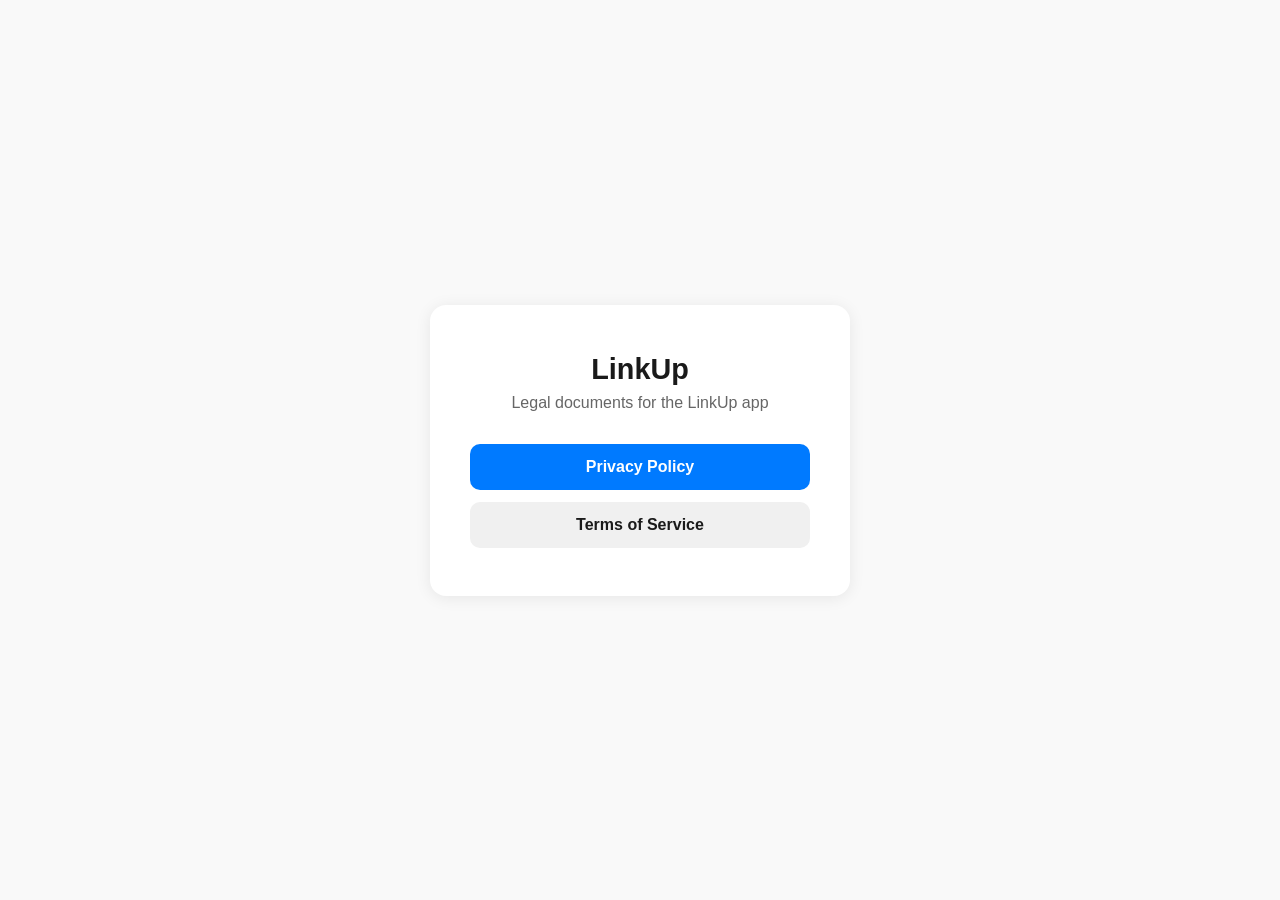
==== index.html @ a0922df4 "Add GitHub Pages HTML and fix policy placeholders - Replace [your hosting provider] with Render in P" ====
<!DOCTYPE html>
<html lang="en">
<head>
  <meta charset="UTF-8" />
  <meta name="viewport" content="width=device-width, initial-scale=1.0" />
  <title>LinkUp — Legal</title>
  <style>
    * { box-sizing: border-box; margin: 0; padding: 0; }
    body {
      font-family: -apple-system, BlinkMacSystemFont, "Segoe UI", Roboto, sans-serif;
      background: #f9f9f9;
      color: #1a1a1a;
      display: flex;
      align-items: center;
      justify-content: center;
      min-height: 100vh;
    }
    .card {
      background: #fff;
      border-radius: 16px;
      padding: 48px 40px;
      max-width: 420px;
      width: 90%;
      text-align: center;
      box-shadow: 0 2px 16px rgba(0,0,0,0.08);
    }
    h1 { font-size: 1.8rem; font-weight: 700; margin-bottom: 8px; }
    p { color: #666; margin-bottom: 32px; }
    .links { display: flex; flex-direction: column; gap: 12px; }
    a.btn {
      display: block;
      padding: 14px 20px;
      border-radius: 10px;
      background: #007aff;
      color: #fff;
      font-weight: 600;
      font-size: 1rem;
      text-decoration: none;
      transition: background 0.15s;
    }
    a.btn:hover { background: #005ecb; }
    a.btn.secondary { background: #f0f0f0; color: #1a1a1a; }
    a.btn.secondary:hover { background: #e0e0e0; }
  </style>
</head>
<body>
  <div class="card">
    <h1>LinkUp</h1>
    <p>Legal documents for the LinkUp app</p>
    <div class="links">
      <a class="btn" href="privacy.html">Privacy Policy</a>
      <a class="btn secondary" href="tos.html">Terms of Service</a>
    </div>
  </div>
</body>
</html>
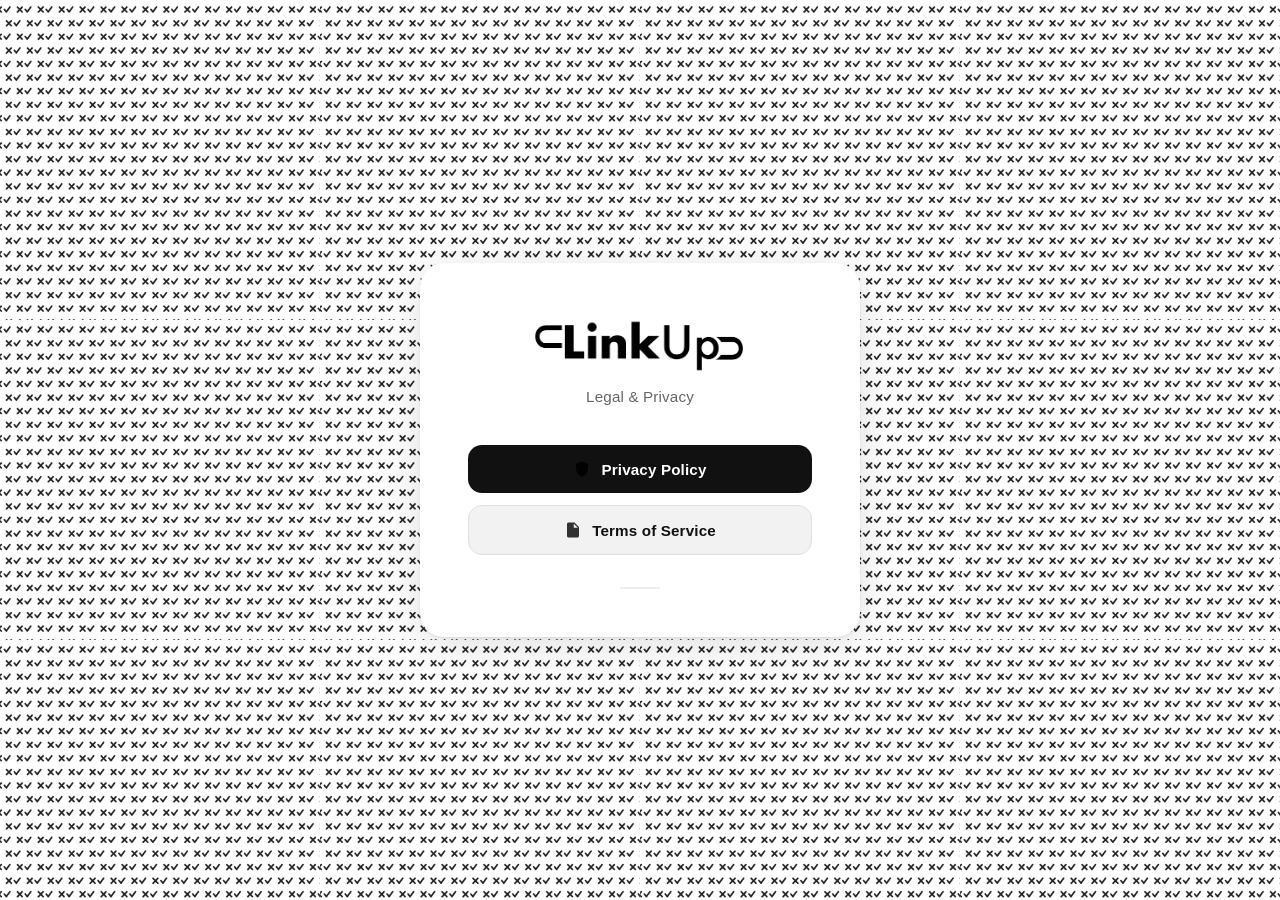
==== commit 74ad3b35: "Redesign site with brand assets and shared stylesheet" ====
--- a/index.html
+++ b/index.html
@@ -3,54 +3,114 @@
 <head>
   <meta charset="UTF-8" />
   <meta name="viewport" content="width=device-width, initial-scale=1.0" />
-  <title>LinkUp — Legal</title>
+  <title>LinkUp</title>
+  <link rel="icon" type="image/png" href="icon.png" />
   <style>
-    * { box-sizing: border-box; margin: 0; padding: 0; }
+    *, *::before, *::after { box-sizing: border-box; margin: 0; padding: 0; }
+
     body {
+      min-height: 100vh;
+      display: flex;
+      flex-direction: column;
+      align-items: center;
+      justify-content: center;
+      background-color: #fff;
+      background-image: url('bg.png');
+      background-size: 320px;
+      background-repeat: repeat;
       font-family: -apple-system, BlinkMacSystemFont, "Segoe UI", Roboto, sans-serif;
-      background: #f9f9f9;
-      color: #1a1a1a;
+    }
+
+    .card {
+      background: #fff;
+      border-radius: 24px;
+      padding: 56px 48px 48px;
+      max-width: 440px;
+      width: calc(100% - 48px);
+      text-align: center;
+      box-shadow: 0 8px 48px rgba(0,0,0,0.13), 0 1px 3px rgba(0,0,0,0.08);
+    }
+
+    .logo {
+      width: 220px;
+      height: auto;
+      margin-bottom: 12px;
+    }
+
+    .tagline {
+      color: #666;
+      font-size: 0.95rem;
+      margin-bottom: 40px;
+      letter-spacing: 0.01em;
+    }
+
+    .links {
+      display: flex;
+      flex-direction: column;
+      gap: 12px;
+    }
+
+    a.btn {
       display: flex;
       align-items: center;
       justify-content: center;
-      min-height: 100vh;
+      gap: 10px;
+      padding: 15px 24px;
+      border-radius: 14px;
+      font-weight: 600;
+      font-size: 0.95rem;
+      text-decoration: none;
+      transition: transform 0.12s, box-shadow 0.12s;
+      letter-spacing: 0.01em;
     }
-    .card {
-      background: #fff;
-      border-radius: 16px;
-      padding: 48px 40px;
-      max-width: 420px;
-      width: 90%;
-      text-align: center;
-      box-shadow: 0 2px 16px rgba(0,0,0,0.08);
+    a.btn:hover {
+      transform: translateY(-2px);
+      box-shadow: 0 6px 20px rgba(0,0,0,0.12);
     }
-    h1 { font-size: 1.8rem; font-weight: 700; margin-bottom: 8px; }
-    p { color: #666; margin-bottom: 32px; }
-    .links { display: flex; flex-direction: column; gap: 12px; }
-    a.btn {
-      display: block;
-      padding: 14px 20px;
-      border-radius: 10px;
-      background: #007aff;
+    a.btn:active { transform: translateY(0); }
+
+    a.btn.primary {
+      background: #111;
       color: #fff;
-      font-weight: 600;
-      font-size: 1rem;
-      text-decoration: none;
-      transition: background 0.15s;
     }
-    a.btn:hover { background: #005ecb; }
-    a.btn.secondary { background: #f0f0f0; color: #1a1a1a; }
-    a.btn.secondary:hover { background: #e0e0e0; }
+    a.btn.secondary {
+      background: #f2f2f2;
+      color: #111;
+      border: 1.5px solid #e0e0e0;
+    }
+
+    .btn-icon {
+      width: 18px;
+      height: 18px;
+      opacity: 0.85;
+      flex-shrink: 0;
+    }
+    .btn.primary .btn-icon { filter: invert(1); }
+
+    .divider {
+      width: 40px;
+      height: 2px;
+      background: #eee;
+      border-radius: 2px;
+      margin: 32px auto 0;
+    }
   </style>
 </head>
 <body>
   <div class="card">
-    <h1>LinkUp</h1>
-    <p>Legal documents for the LinkUp app</p>
+    <img class="logo" src="logo.png" alt="LinkUp" />
+    <p class="tagline">Legal &amp; Privacy</p>
     <div class="links">
-      <a class="btn" href="privacy.html">Privacy Policy</a>
-      <a class="btn secondary" href="tos.html">Terms of Service</a>
+      <a class="btn primary" href="privacy.html">
+        <svg class="btn-icon" viewBox="0 0 24 24" fill="currentColor"><path d="M12 2L4 5v6c0 5.25 3.41 10.16 8 11.36C16.59 21.16 20 16.25 20 11V5l-8-3z"/></svg>
+        Privacy Policy
+      </a>
+      <a class="btn secondary" href="tos.html">
+        <svg class="btn-icon" viewBox="0 0 24 24" fill="currentColor"><path d="M14 2H6c-1.1 0-2 .9-2 2v16c0 1.1.9 2 2 2h12c1.1 0 2-.9 2-2V8l-6-6zm-1 7V3.5L18.5 9H13z"/></svg>
+        Terms of Service
+      </a>
     </div>
+    <div class="divider"></div>
   </div>
 </body>
 </html>
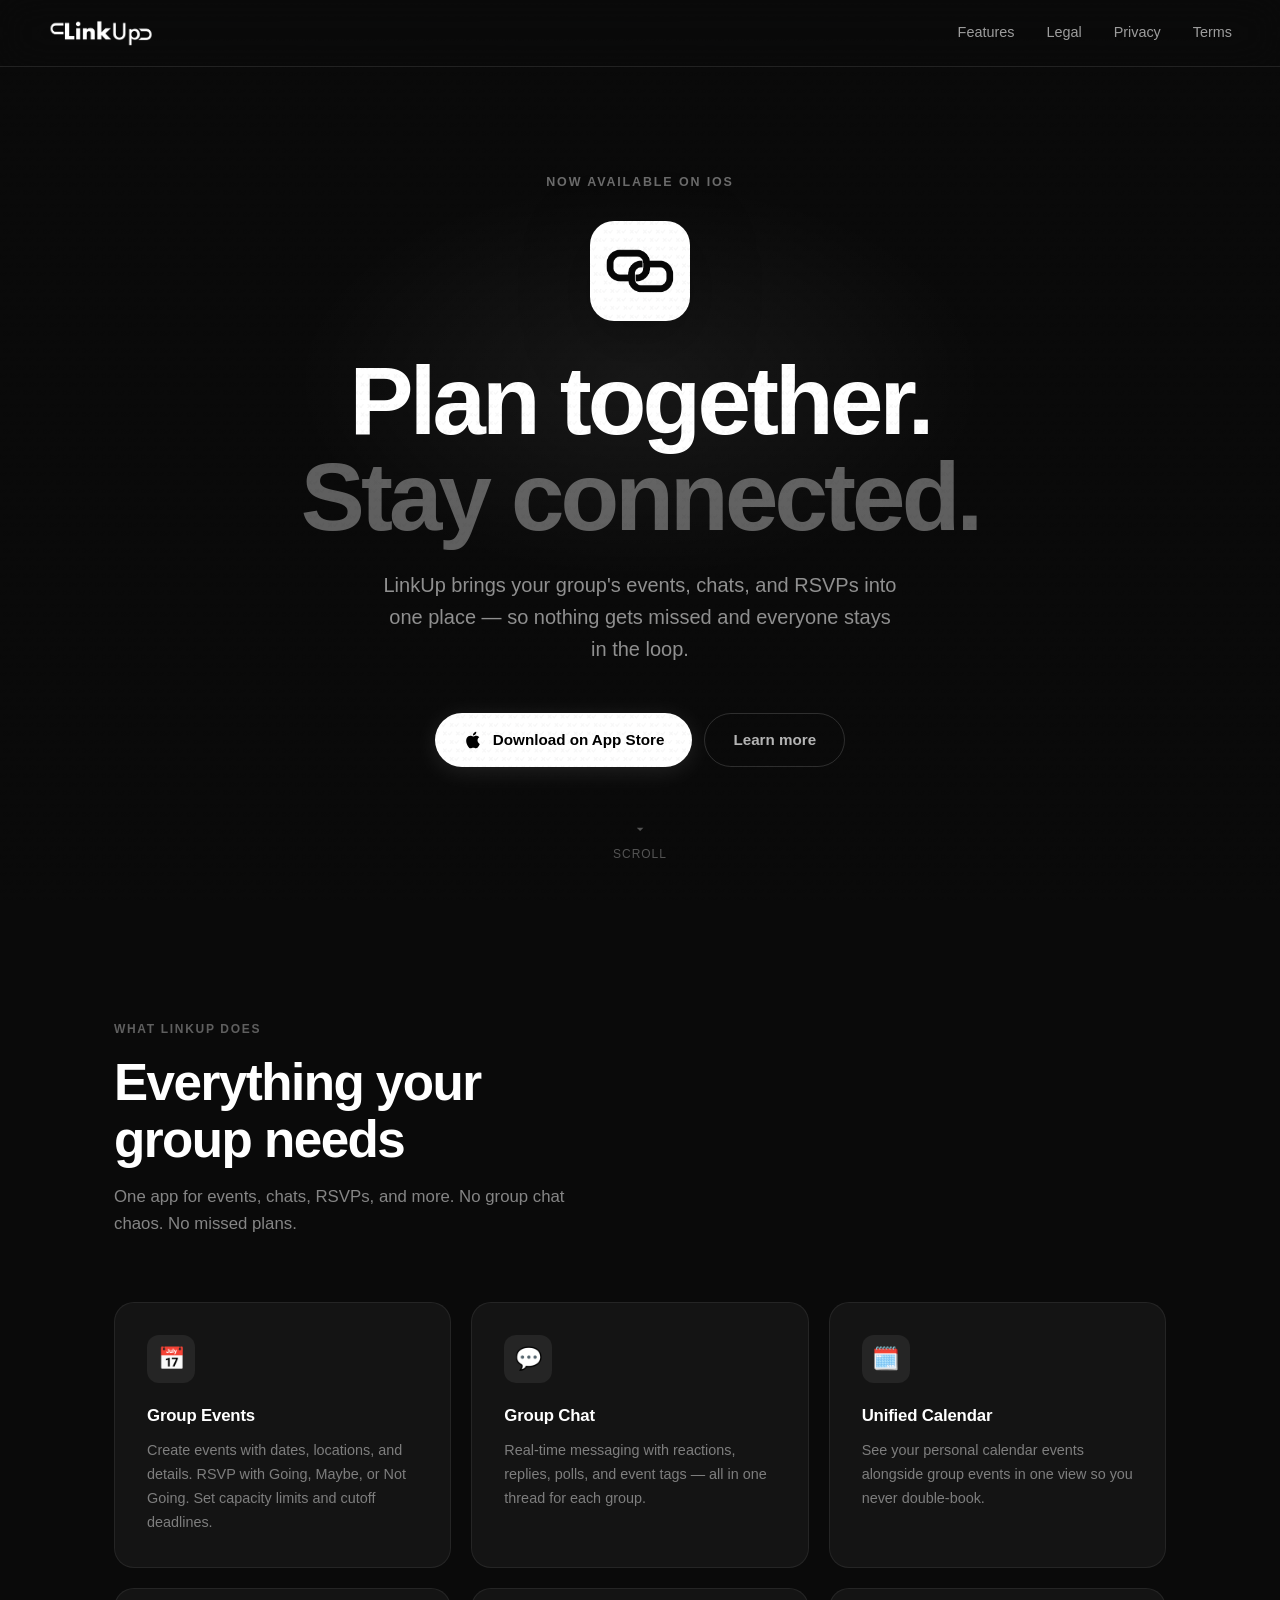
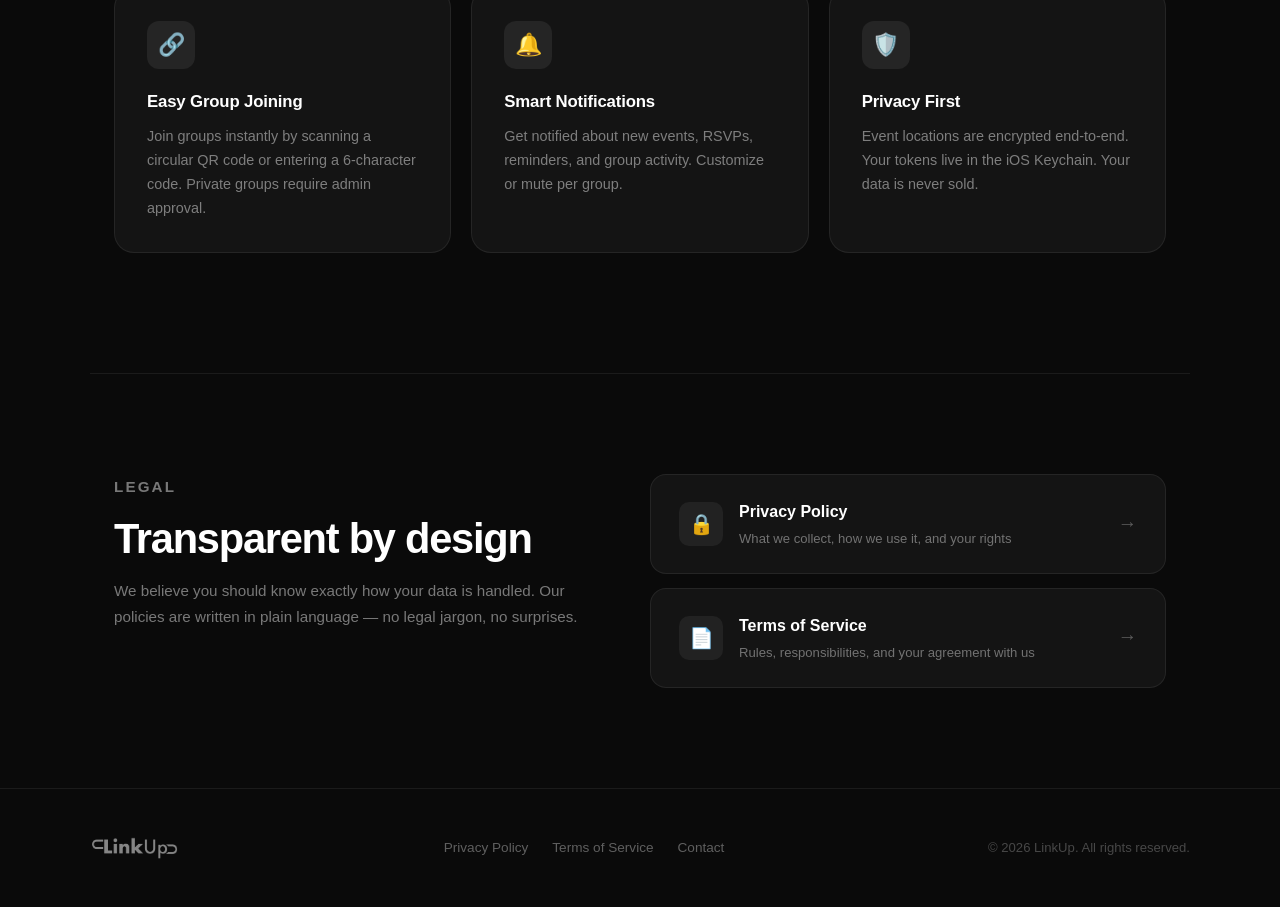
==== commit 98108b66: "Full landing page redesign with dark theme and brand assets" ====
--- a/index.html
+++ b/index.html
@@ -3,114 +3,468 @@
 <head>
   <meta charset="UTF-8" />
   <meta name="viewport" content="width=device-width, initial-scale=1.0" />
-  <title>LinkUp</title>
+  <title>LinkUp — Plan Together</title>
   <link rel="icon" type="image/png" href="icon.png" />
   <style>
     *, *::before, *::after { box-sizing: border-box; margin: 0; padding: 0; }
 
+    :root {
+      --black: #0a0a0a;
+      --white: #ffffff;
+      --gray: #888;
+      --light: #f5f5f5;
+      --border: rgba(255,255,255,0.1);
+    }
+
+    html { scroll-behavior: smooth; }
+
     body {
+      font-family: -apple-system, BlinkMacSystemFont, "Segoe UI", Roboto, sans-serif;
+      background: var(--black);
+      color: var(--white);
+      line-height: 1.6;
+      overflow-x: hidden;
+    }
+
+    /* ── NAV ── */
+    nav {
+      position: fixed;
+      top: 0; left: 0; right: 0;
+      z-index: 100;
+      display: flex;
+      align-items: center;
+      justify-content: space-between;
+      padding: 20px 48px;
+      background: rgba(10,10,10,0.7);
+      backdrop-filter: blur(20px);
+      -webkit-backdrop-filter: blur(20px);
+      border-bottom: 1px solid var(--border);
+    }
+    .nav-logo { height: 26px; width: auto; filter: invert(1); }
+    .nav-links { display: flex; gap: 32px; }
+    .nav-links a {
+      color: rgba(255,255,255,0.6);
+      text-decoration: none;
+      font-size: 0.9rem;
+      font-weight: 500;
+      transition: color 0.2s;
+    }
+    .nav-links a:hover { color: #fff; }
+
+    /* ── HERO ── */
+    .hero {
       min-height: 100vh;
       display: flex;
       flex-direction: column;
       align-items: center;
       justify-content: center;
-      background-color: #fff;
+      text-align: center;
+      padding: 140px 24px 100px;
+      position: relative;
+      overflow: hidden;
+    }
+
+    /* subtle pattern overlay in hero */
+    .hero::before {
+      content: '';
+      position: absolute;
+      inset: 0;
       background-image: url('bg.png');
-      background-size: 320px;
+      background-size: 200px;
       background-repeat: repeat;
-      font-family: -apple-system, BlinkMacSystemFont, "Segoe UI", Roboto, sans-serif;
-    }
-
-    .card {
+      opacity: 0.04;
+      pointer-events: none;
+    }
+
+    /* glow */
+    .hero::after {
+      content: '';
+      position: absolute;
+      top: 20%;
+      left: 50%;
+      transform: translateX(-50%);
+      width: 700px;
+      height: 400px;
+      background: radial-gradient(ellipse, rgba(255,255,255,0.06) 0%, transparent 70%);
+      pointer-events: none;
+    }
+
+    .hero-eyebrow {
+      font-size: 0.78rem;
+      font-weight: 600;
+      letter-spacing: 0.15em;
+      text-transform: uppercase;
+      color: rgba(255,255,255,0.4);
+      margin-bottom: 28px;
+    }
+
+    .hero-icon {
+      width: 100px;
+      height: 100px;
+      border-radius: 24px;
+      object-fit: contain;
       background: #fff;
-      border-radius: 24px;
-      padding: 56px 48px 48px;
-      max-width: 440px;
-      width: calc(100% - 48px);
-      text-align: center;
-      box-shadow: 0 8px 48px rgba(0,0,0,0.13), 0 1px 3px rgba(0,0,0,0.08);
-    }
-
-    .logo {
-      width: 220px;
-      height: auto;
-      margin-bottom: 12px;
-    }
-
-    .tagline {
-      color: #666;
+      padding: 14px;
+      margin-bottom: 32px;
+      box-shadow: 0 20px 60px rgba(0,0,0,0.5);
+    }
+
+    .hero h1 {
+      font-size: clamp(3rem, 8vw, 6rem);
+      font-weight: 800;
+      letter-spacing: -0.04em;
+      line-height: 1;
+      margin-bottom: 24px;
+    }
+    .hero h1 span { color: rgba(255,255,255,0.35); }
+
+    .hero-sub {
+      font-size: clamp(1rem, 2.5vw, 1.25rem);
+      color: rgba(255,255,255,0.55);
+      max-width: 520px;
+      margin-bottom: 48px;
+      line-height: 1.6;
+    }
+
+    .hero-ctas {
+      display: flex;
+      gap: 12px;
+      flex-wrap: wrap;
+      justify-content: center;
+    }
+
+    .btn-app {
+      display: inline-flex;
+      align-items: center;
+      gap: 10px;
+      background: #fff;
+      color: #000;
+      padding: 14px 28px;
+      border-radius: 50px;
+      font-weight: 700;
       font-size: 0.95rem;
-      margin-bottom: 40px;
-      letter-spacing: 0.01em;
-    }
-
-    .links {
-      display: flex;
-      flex-direction: column;
-      gap: 12px;
-    }
-
-    a.btn {
-      display: flex;
-      align-items: center;
-      justify-content: center;
+      text-decoration: none;
+      transition: transform 0.15s, box-shadow 0.15s;
+      box-shadow: 0 4px 24px rgba(255,255,255,0.1);
+    }
+    .btn-app:hover { transform: translateY(-2px); box-shadow: 0 8px 32px rgba(255,255,255,0.15); }
+    .btn-app svg { width: 20px; height: 20px; }
+
+    .btn-ghost {
+      display: inline-flex;
+      align-items: center;
       gap: 10px;
-      padding: 15px 24px;
-      border-radius: 14px;
+      background: transparent;
+      color: rgba(255,255,255,0.7);
+      padding: 14px 28px;
+      border-radius: 50px;
       font-weight: 600;
       font-size: 0.95rem;
       text-decoration: none;
-      transition: transform 0.12s, box-shadow 0.12s;
-      letter-spacing: 0.01em;
-    }
-    a.btn:hover {
-      transform: translateY(-2px);
-      box-shadow: 0 6px 20px rgba(0,0,0,0.12);
-    }
-    a.btn:active { transform: translateY(0); }
-
-    a.btn.primary {
-      background: #111;
+      border: 1px solid rgba(255,255,255,0.15);
+      transition: border-color 0.2s, color 0.2s;
+    }
+    .btn-ghost:hover { border-color: rgba(255,255,255,0.4); color: #fff; }
+
+    .hero-scroll {
+      position: absolute;
+      bottom: 36px;
+      left: 50%;
+      transform: translateX(-50%);
+      display: flex;
+      flex-direction: column;
+      align-items: center;
+      gap: 8px;
+      color: rgba(255,255,255,0.3);
+      font-size: 0.75rem;
+      letter-spacing: 0.08em;
+      text-transform: uppercase;
+      animation: bounce 2s infinite;
+    }
+    @keyframes bounce {
+      0%, 100% { transform: translateX(-50%) translateY(0); }
+      50% { transform: translateX(-50%) translateY(6px); }
+    }
+
+    /* ── FEATURES ── */
+    .section {
+      padding: 120px 24px;
+      max-width: 1100px;
+      margin: 0 auto;
+    }
+
+    .section-label {
+      font-size: 0.75rem;
+      font-weight: 700;
+      letter-spacing: 0.14em;
+      text-transform: uppercase;
+      color: rgba(255,255,255,0.35);
+      margin-bottom: 16px;
+    }
+    .section-title {
+      font-size: clamp(2rem, 5vw, 3.2rem);
+      font-weight: 800;
+      letter-spacing: -0.03em;
+      line-height: 1.1;
+      margin-bottom: 16px;
+    }
+    .section-sub {
+      font-size: 1.05rem;
+      color: rgba(255,255,255,0.5);
+      max-width: 480px;
+      margin-bottom: 64px;
+    }
+
+    .features-grid {
+      display: grid;
+      grid-template-columns: repeat(auto-fit, minmax(280px, 1fr));
+      gap: 20px;
+    }
+
+    .feature-card {
+      background: #141414;
+      border: 1px solid rgba(255,255,255,0.07);
+      border-radius: 20px;
+      padding: 32px;
+      transition: border-color 0.2s, transform 0.2s;
+    }
+    .feature-card:hover {
+      border-color: rgba(255,255,255,0.15);
+      transform: translateY(-3px);
+    }
+
+    .feature-icon {
+      width: 48px;
+      height: 48px;
+      border-radius: 12px;
+      background: rgba(255,255,255,0.07);
+      display: flex;
+      align-items: center;
+      justify-content: center;
+      margin-bottom: 20px;
+      font-size: 22px;
+    }
+
+    .feature-card h3 {
+      font-size: 1.05rem;
+      font-weight: 700;
+      margin-bottom: 10px;
+      letter-spacing: -0.01em;
+    }
+    .feature-card p {
+      font-size: 0.9rem;
+      color: rgba(255,255,255,0.45);
+      line-height: 1.65;
+    }
+
+    /* ── DIVIDER ── */
+    .divider-line {
+      border: none;
+      border-top: 1px solid rgba(255,255,255,0.07);
+      max-width: 1100px;
+      margin: 0 auto;
+    }
+
+    /* ── PRIVACY SECTION ── */
+    .legal-section {
+      padding: 100px 24px;
+      max-width: 1100px;
+      margin: 0 auto;
+      display: grid;
+      grid-template-columns: 1fr 1fr;
+      gap: 20px;
+      align-items: start;
+    }
+
+    .legal-intro { padding-right: 48px; }
+    .legal-intro .section-label { margin-bottom: 16px; }
+    .legal-intro .section-title { font-size: clamp(1.8rem, 4vw, 2.6rem); margin-bottom: 16px; }
+    .legal-intro p { color: rgba(255,255,255,0.45); font-size: 0.95rem; line-height: 1.7; }
+
+    .legal-cards { display: flex; flex-direction: column; gap: 14px; }
+
+    .legal-card {
+      display: flex;
+      align-items: center;
+      justify-content: space-between;
+      background: #141414;
+      border: 1px solid rgba(255,255,255,0.07);
+      border-radius: 16px;
+      padding: 24px 28px;
+      text-decoration: none;
       color: #fff;
-    }
-    a.btn.secondary {
-      background: #f2f2f2;
-      color: #111;
-      border: 1.5px solid #e0e0e0;
-    }
-
-    .btn-icon {
-      width: 18px;
-      height: 18px;
-      opacity: 0.85;
-      flex-shrink: 0;
-    }
-    .btn.primary .btn-icon { filter: invert(1); }
-
-    .divider {
-      width: 40px;
-      height: 2px;
-      background: #eee;
-      border-radius: 2px;
-      margin: 32px auto 0;
+      transition: background 0.2s, border-color 0.2s, transform 0.15s;
+    }
+    .legal-card:hover {
+      background: #1c1c1c;
+      border-color: rgba(255,255,255,0.15);
+      transform: translateX(4px);
+    }
+
+    .legal-card-left { display: flex; align-items: center; gap: 16px; }
+    .legal-card-icon {
+      width: 44px; height: 44px;
+      border-radius: 10px;
+      background: rgba(255,255,255,0.06);
+      display: flex; align-items: center; justify-content: center;
+      font-size: 20px; flex-shrink: 0;
+    }
+    .legal-card-text h3 { font-size: 1rem; font-weight: 700; margin-bottom: 3px; }
+    .legal-card-text p { font-size: 0.82rem; color: rgba(255,255,255,0.4); }
+    .legal-card-arrow { color: rgba(255,255,255,0.3); font-size: 1.2rem; }
+
+    /* ── FOOTER ── */
+    footer {
+      border-top: 1px solid rgba(255,255,255,0.07);
+      padding: 48px 24px;
+    }
+    .footer-inner {
+      max-width: 1100px;
+      margin: 0 auto;
+      display: flex;
+      align-items: center;
+      justify-content: space-between;
+      flex-wrap: wrap;
+      gap: 20px;
+    }
+    footer img { height: 22px; filter: invert(1); opacity: 0.5; }
+    .footer-links { display: flex; gap: 24px; flex-wrap: wrap; }
+    .footer-links a {
+      color: rgba(255,255,255,0.35);
+      text-decoration: none;
+      font-size: 0.85rem;
+      transition: color 0.2s;
+    }
+    .footer-links a:hover { color: rgba(255,255,255,0.7); }
+    .footer-copy { color: rgba(255,255,255,0.25); font-size: 0.82rem; }
+
+    /* ── RESPONSIVE ── */
+    @media (max-width: 768px) {
+      nav { padding: 16px 24px; }
+      .nav-links { display: none; }
+      .legal-section { grid-template-columns: 1fr; }
+      .legal-intro { padding-right: 0; margin-bottom: 32px; }
+      .footer-inner { flex-direction: column; align-items: flex-start; }
     }
   </style>
 </head>
 <body>
-  <div class="card">
-    <img class="logo" src="logo.png" alt="LinkUp" />
-    <p class="tagline">Legal &amp; Privacy</p>
-    <div class="links">
-      <a class="btn primary" href="privacy.html">
-        <svg class="btn-icon" viewBox="0 0 24 24" fill="currentColor"><path d="M12 2L4 5v6c0 5.25 3.41 10.16 8 11.36C16.59 21.16 20 16.25 20 11V5l-8-3z"/></svg>
-        Privacy Policy
-      </a>
-      <a class="btn secondary" href="tos.html">
-        <svg class="btn-icon" viewBox="0 0 24 24" fill="currentColor"><path d="M14 2H6c-1.1 0-2 .9-2 2v16c0 1.1.9 2 2 2h12c1.1 0 2-.9 2-2V8l-6-6zm-1 7V3.5L18.5 9H13z"/></svg>
-        Terms of Service
-      </a>
-    </div>
-    <div class="divider"></div>
-  </div>
+
+<!-- NAV -->
+<nav>
+  <img class="nav-logo" src="logo.png" alt="LinkUp" />
+  <div class="nav-links">
+    <a href="#features">Features</a>
+    <a href="#legal">Legal</a>
+    <a href="privacy.html">Privacy</a>
+    <a href="tos.html">Terms</a>
+  </div>
+</nav>
+
+<!-- HERO -->
+<section class="hero">
+  <p class="hero-eyebrow">Now available on iOS</p>
+  <img class="hero-icon" src="icon.png" alt="LinkUp icon" />
+  <h1>Plan together.<br><span>Stay connected.</span></h1>
+  <p class="hero-sub">LinkUp brings your group's events, chats, and RSVPs into one place — so nothing gets missed and everyone stays in the loop.</p>
+  <div class="hero-ctas">
+    <a class="btn-app" href="#">
+      <svg viewBox="0 0 24 24" fill="currentColor"><path d="M18.71 19.5c-.83 1.24-1.71 2.45-3.05 2.47-1.34.03-1.77-.79-3.29-.79-1.53 0-2 .77-3.27.82-1.31.05-2.3-1.32-3.14-2.53C4.25 17 2.94 12.45 4.7 9.39c.87-1.52 2.43-2.48 4.12-2.51 1.28-.02 2.5.87 3.29.87.78 0 2.26-1.07 3.8-.91.65.03 2.47.26 3.64 1.98-.09.06-2.17 1.28-2.15 3.81.03 3.02 2.65 4.03 2.68 4.04-.03.07-.42 1.44-1.38 2.83M13 3.5c.73-.83 1.94-1.46 2.94-1.5.13 1.17-.34 2.35-1.04 3.19-.69.85-1.83 1.51-2.95 1.42-.15-1.15.41-2.35 1.05-3.11z"/></svg>
+      Download on App Store
+    </a>
+    <a class="btn-ghost" href="#features">Learn more</a>
+  </div>
+  <div class="hero-scroll">
+    <svg width="16" height="16" viewBox="0 0 24 24" fill="currentColor"><path d="M7 10l5 5 5-5z"/></svg>
+    Scroll
+  </div>
+</section>
+
+<!-- FEATURES -->
+<section class="section" id="features">
+  <p class="section-label">What LinkUp does</p>
+  <h2 class="section-title">Everything your<br>group needs</h2>
+  <p class="section-sub">One app for events, chats, RSVPs, and more. No group chat chaos. No missed plans.</p>
+
+  <div class="features-grid">
+    <div class="feature-card">
+      <div class="feature-icon">📅</div>
+      <h3>Group Events</h3>
+      <p>Create events with dates, locations, and details. RSVP with Going, Maybe, or Not Going. Set capacity limits and cutoff deadlines.</p>
+    </div>
+    <div class="feature-card">
+      <div class="feature-icon">💬</div>
+      <h3>Group Chat</h3>
+      <p>Real-time messaging with reactions, replies, polls, and event tags — all in one thread for each group.</p>
+    </div>
+    <div class="feature-card">
+      <div class="feature-icon">🗓️</div>
+      <h3>Unified Calendar</h3>
+      <p>See your personal calendar events alongside group events in one view so you never double-book.</p>
+    </div>
+    <div class="feature-card">
+      <div class="feature-icon">🔗</div>
+      <h3>Easy Group Joining</h3>
+      <p>Join groups instantly by scanning a circular QR code or entering a 6-character code. Private groups require admin approval.</p>
+    </div>
+    <div class="feature-card">
+      <div class="feature-icon">🔔</div>
+      <h3>Smart Notifications</h3>
+      <p>Get notified about new events, RSVPs, reminders, and group activity. Customize or mute per group.</p>
+    </div>
+    <div class="feature-card">
+      <div class="feature-icon">🛡️</div>
+      <h3>Privacy First</h3>
+      <p>Event locations are encrypted end-to-end. Your tokens live in the iOS Keychain. Your data is never sold.</p>
+    </div>
+  </div>
+</section>
+
+<hr class="divider-line" />
+
+<!-- LEGAL -->
+<div class="legal-section" id="legal">
+  <div class="legal-intro">
+    <p class="section-label">Legal</p>
+    <h2 class="section-title">Transparent by design</h2>
+    <p>We believe you should know exactly how your data is handled. Our policies are written in plain language — no legal jargon, no surprises.</p>
+  </div>
+  <div class="legal-cards">
+    <a class="legal-card" href="privacy.html">
+      <div class="legal-card-left">
+        <div class="legal-card-icon">🔒</div>
+        <div class="legal-card-text">
+          <h3>Privacy Policy</h3>
+          <p>What we collect, how we use it, and your rights</p>
+        </div>
+      </div>
+      <span class="legal-card-arrow">→</span>
+    </a>
+    <a class="legal-card" href="tos.html">
+      <div class="legal-card-left">
+        <div class="legal-card-icon">📄</div>
+        <div class="legal-card-text">
+          <h3>Terms of Service</h3>
+          <p>Rules, responsibilities, and your agreement with us</p>
+        </div>
+      </div>
+      <span class="legal-card-arrow">→</span>
+    </a>
+  </div>
+</div>
+
+<!-- FOOTER -->
+<footer>
+  <div class="footer-inner">
+    <img src="logo.png" alt="LinkUp" />
+    <div class="footer-links">
+      <a href="privacy.html">Privacy Policy</a>
+      <a href="tos.html">Terms of Service</a>
+      <a href="mailto:support@linkupapp.com">Contact</a>
+    </div>
+    <p class="footer-copy">© 2026 LinkUp. All rights reserved.</p>
+  </div>
+</footer>
+
 </body>
 </html>
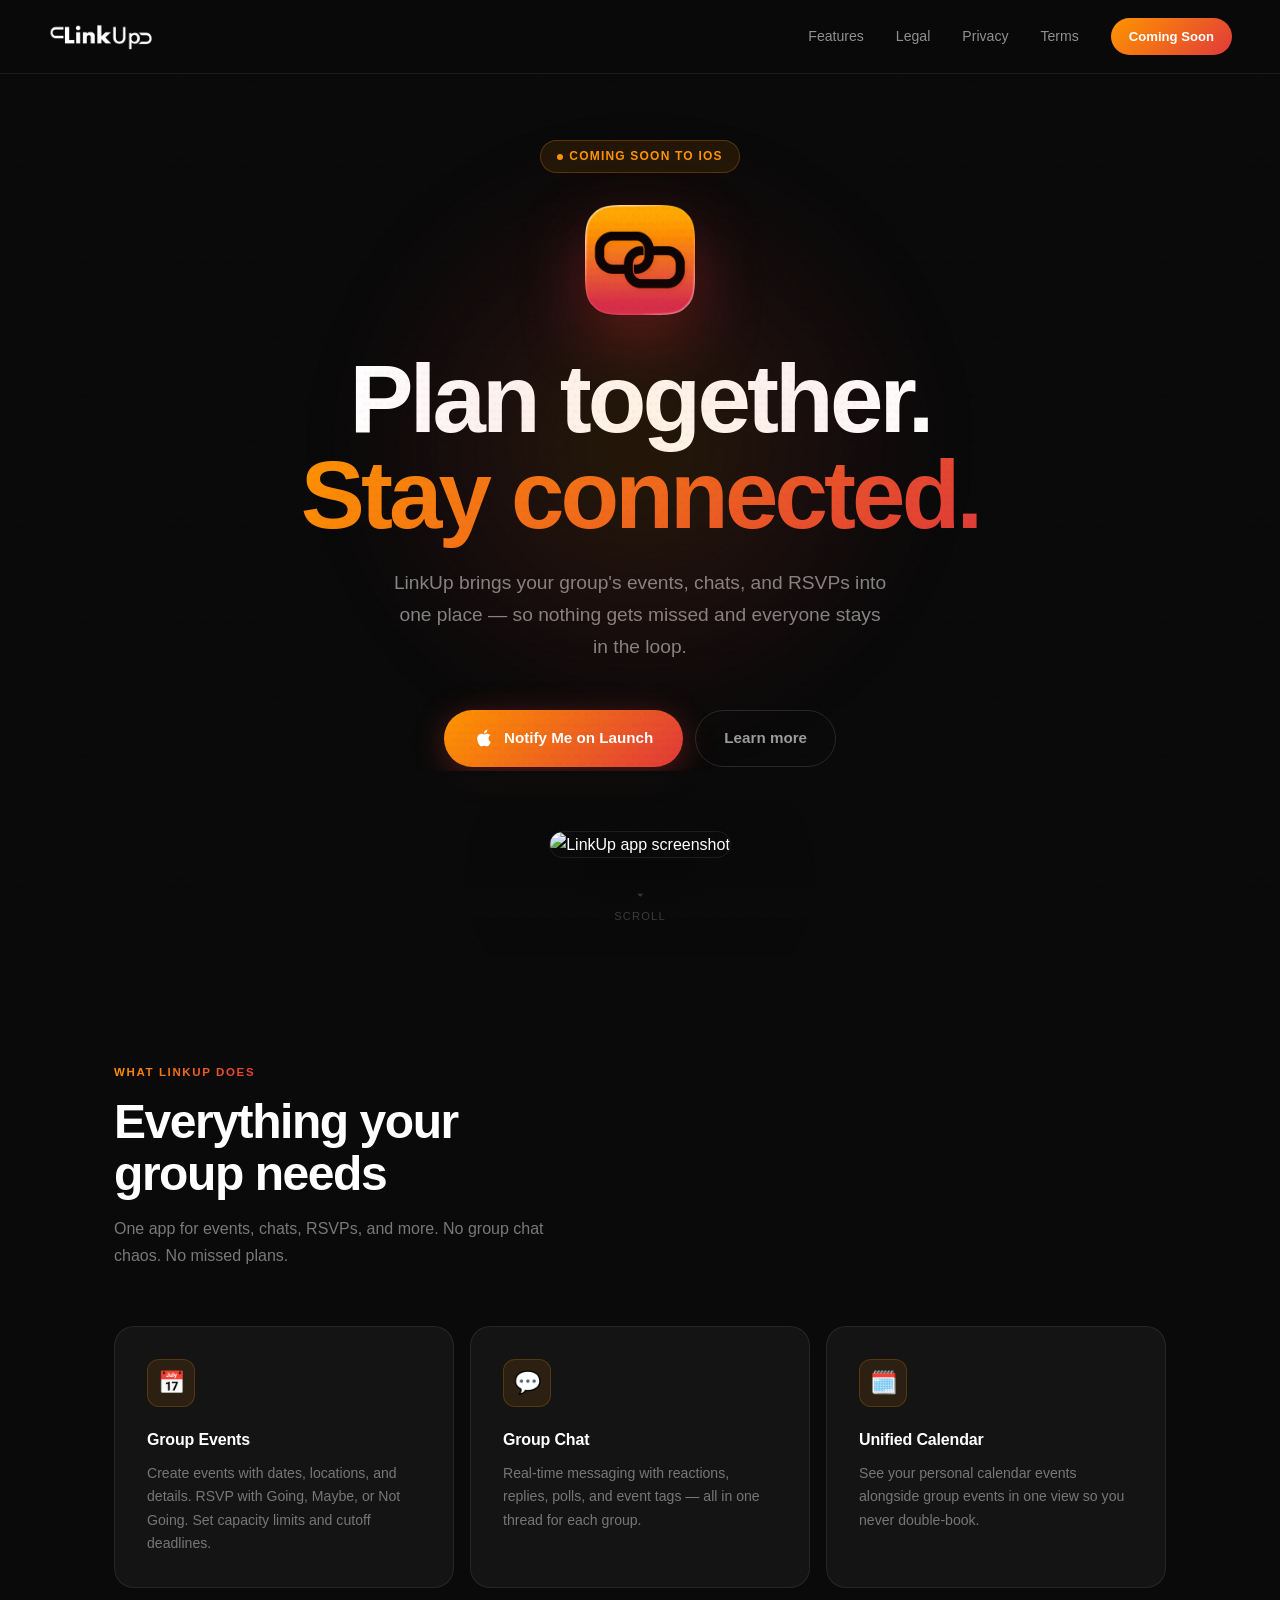
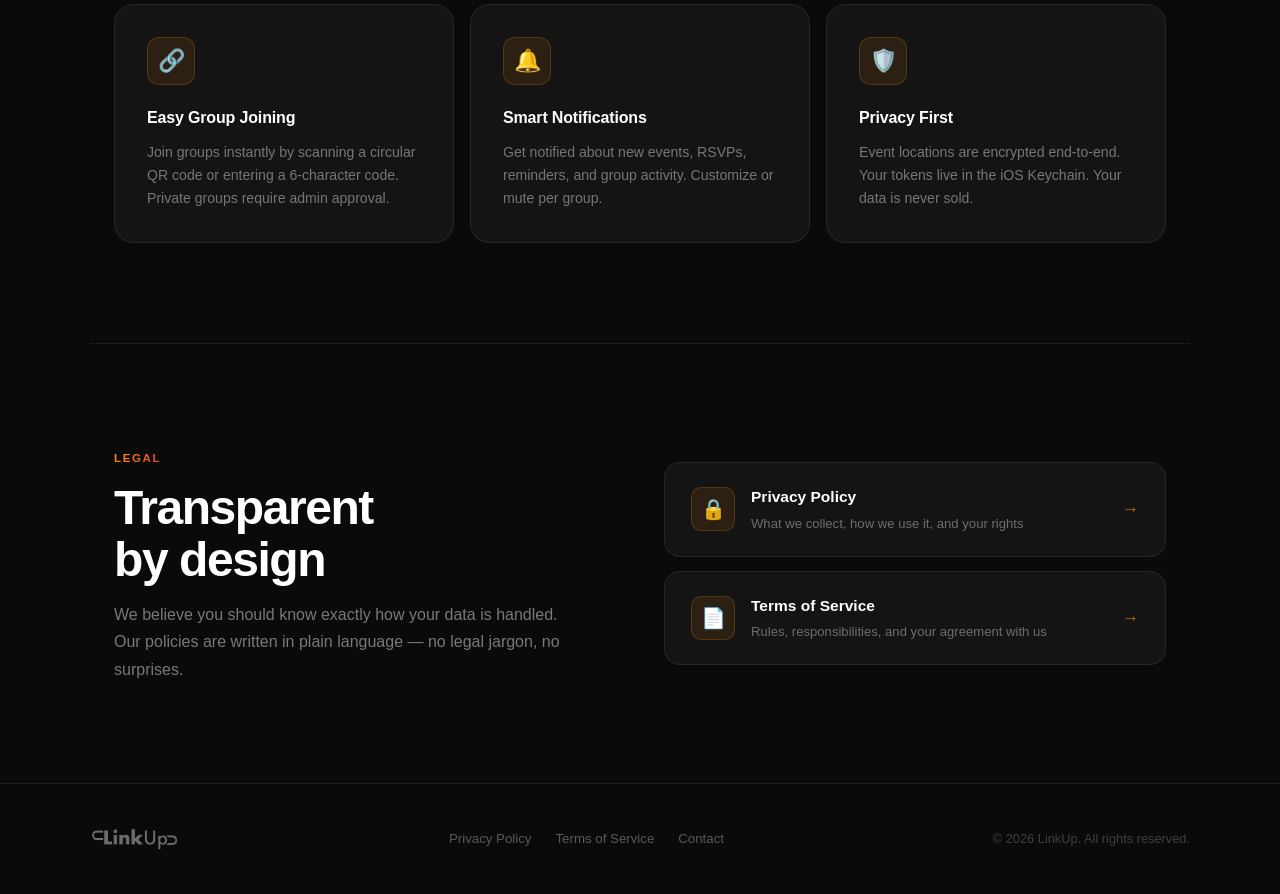
==== commit 121e24ac: "Orange/red brand colors, real app icon, Coming soon to iOS, LINKSCODE screenshot" ====
--- a/index.html
+++ b/index.html
@@ -4,16 +4,19 @@
   <meta charset="UTF-8" />
   <meta name="viewport" content="width=device-width, initial-scale=1.0" />
   <title>LinkUp — Plan Together</title>
-  <link rel="icon" type="image/png" href="icon.png" />
+  <link rel="icon" type="image/png" href="appicon.png" />
   <style>
     *, *::before, *::after { box-sizing: border-box; margin: 0; padding: 0; }
 
     :root {
+      --orange: #FF9500;
+      --red: #E03A3A;
+      --gradient: linear-gradient(135deg, #FF9500 0%, #E03A3A 100%);
+      --gradient-soft: linear-gradient(135deg, rgba(255,149,0,0.15) 0%, rgba(224,58,58,0.15) 100%);
       --black: #0a0a0a;
-      --white: #ffffff;
-      --gray: #888;
-      --light: #f5f5f5;
-      --border: rgba(255,255,255,0.1);
+      --card: #141414;
+      --border: rgba(255,255,255,0.08);
+      --text-muted: rgba(255,255,255,0.45);
     }
 
     html { scroll-behavior: smooth; }
@@ -21,7 +24,7 @@
     body {
       font-family: -apple-system, BlinkMacSystemFont, "Segoe UI", Roboto, sans-serif;
       background: var(--black);
-      color: var(--white);
+      color: #fff;
       line-height: 1.6;
       overflow-x: hidden;
     }
@@ -34,22 +37,30 @@
       display: flex;
       align-items: center;
       justify-content: space-between;
-      padding: 20px 48px;
-      background: rgba(10,10,10,0.7);
-      backdrop-filter: blur(20px);
-      -webkit-backdrop-filter: blur(20px);
+      padding: 18px 48px;
+      background: rgba(10,10,10,0.75);
+      backdrop-filter: blur(24px);
+      -webkit-backdrop-filter: blur(24px);
       border-bottom: 1px solid var(--border);
     }
     .nav-logo { height: 26px; width: auto; filter: invert(1); }
-    .nav-links { display: flex; gap: 32px; }
+    .nav-links { display: flex; gap: 32px; align-items: center; }
     .nav-links a {
-      color: rgba(255,255,255,0.6);
+      color: rgba(255,255,255,0.55);
       text-decoration: none;
-      font-size: 0.9rem;
+      font-size: 0.88rem;
       font-weight: 500;
       transition: color 0.2s;
     }
     .nav-links a:hover { color: #fff; }
+    .nav-cta {
+      background: var(--gradient) !important;
+      color: #fff !important;
+      padding: 8px 18px;
+      border-radius: 50px;
+      font-size: 0.82rem !important;
+      font-weight: 700 !important;
+    }
 
     /* ── HERO ── */
     .hero {
@@ -64,49 +75,66 @@
       overflow: hidden;
     }
 
-    /* subtle pattern overlay in hero */
+    /* subtle pattern */
     .hero::before {
       content: '';
       position: absolute;
       inset: 0;
       background-image: url('bg.png');
-      background-size: 200px;
+      background-size: 180px;
       background-repeat: repeat;
-      opacity: 0.04;
+      opacity: 0.03;
       pointer-events: none;
     }
 
-    /* glow */
-    .hero::after {
-      content: '';
-      position: absolute;
-      top: 20%;
+    /* gradient glow orb */
+    .hero-glow {
+      position: absolute;
+      top: 15%;
       left: 50%;
       transform: translateX(-50%);
-      width: 700px;
-      height: 400px;
-      background: radial-gradient(ellipse, rgba(255,255,255,0.06) 0%, transparent 70%);
+      width: 600px;
+      height: 600px;
+      background: radial-gradient(ellipse, rgba(255,149,0,0.12) 0%, rgba(224,58,58,0.08) 40%, transparent 70%);
       pointer-events: none;
-    }
-
-    .hero-eyebrow {
-      font-size: 0.78rem;
+      border-radius: 50%;
+      filter: blur(40px);
+    }
+
+    .hero-badge {
+      display: inline-flex;
+      align-items: center;
+      gap: 6px;
+      font-size: 0.75rem;
       font-weight: 600;
-      letter-spacing: 0.15em;
+      letter-spacing: 0.1em;
       text-transform: uppercase;
-      color: rgba(255,255,255,0.4);
-      margin-bottom: 28px;
+      color: var(--orange);
+      background: rgba(255,149,0,0.1);
+      border: 1px solid rgba(255,149,0,0.25);
+      padding: 6px 16px;
+      border-radius: 50px;
+      margin-bottom: 32px;
+    }
+    .hero-badge::before {
+      content: '';
+      width: 6px; height: 6px;
+      border-radius: 50%;
+      background: var(--orange);
+      animation: pulse 2s infinite;
+    }
+    @keyframes pulse {
+      0%, 100% { opacity: 1; transform: scale(1); }
+      50% { opacity: 0.5; transform: scale(0.8); }
     }
 
     .hero-icon {
-      width: 100px;
-      height: 100px;
-      border-radius: 24px;
-      object-fit: contain;
-      background: #fff;
-      padding: 14px;
-      margin-bottom: 32px;
-      box-shadow: 0 20px 60px rgba(0,0,0,0.5);
+      width: 110px;
+      height: 110px;
+      border-radius: 26px;
+      object-fit: cover;
+      margin-bottom: 36px;
+      box-shadow: 0 24px 64px rgba(224,58,58,0.35), 0 8px 24px rgba(0,0,0,0.4);
     }
 
     .hero h1 {
@@ -116,14 +144,19 @@
       line-height: 1;
       margin-bottom: 24px;
     }
-    .hero h1 span { color: rgba(255,255,255,0.35); }
+    .hero h1 .grad {
+      background: var(--gradient);
+      -webkit-background-clip: text;
+      -webkit-text-fill-color: transparent;
+      background-clip: text;
+    }
 
     .hero-sub {
-      font-size: clamp(1rem, 2.5vw, 1.25rem);
-      color: rgba(255,255,255,0.55);
-      max-width: 520px;
+      font-size: clamp(1rem, 2.5vw, 1.2rem);
+      color: rgba(255,255,255,0.5);
+      max-width: 500px;
       margin-bottom: 48px;
-      line-height: 1.6;
+      line-height: 1.65;
     }
 
     .hero-ctas {
@@ -131,155 +164,234 @@
       gap: 12px;
       flex-wrap: wrap;
       justify-content: center;
-    }
-
-    .btn-app {
+      margin-bottom: 64px;
+    }
+
+    .btn-primary {
       display: inline-flex;
       align-items: center;
       gap: 10px;
-      background: #fff;
-      color: #000;
-      padding: 14px 28px;
+      background: var(--gradient);
+      color: #fff;
+      padding: 15px 30px;
       border-radius: 50px;
       font-weight: 700;
       font-size: 0.95rem;
       text-decoration: none;
+      box-shadow: 0 6px 30px rgba(224,58,58,0.35);
       transition: transform 0.15s, box-shadow 0.15s;
-      box-shadow: 0 4px 24px rgba(255,255,255,0.1);
-    }
-    .btn-app:hover { transform: translateY(-2px); box-shadow: 0 8px 32px rgba(255,255,255,0.15); }
-    .btn-app svg { width: 20px; height: 20px; }
+    }
+    .btn-primary:hover {
+      transform: translateY(-2px);
+      box-shadow: 0 10px 40px rgba(224,58,58,0.5);
+    }
+    .btn-primary svg { width: 20px; height: 20px; }
 
     .btn-ghost {
       display: inline-flex;
       align-items: center;
-      gap: 10px;
+      gap: 8px;
       background: transparent;
-      color: rgba(255,255,255,0.7);
-      padding: 14px 28px;
+      color: rgba(255,255,255,0.6);
+      padding: 15px 28px;
       border-radius: 50px;
       font-weight: 600;
       font-size: 0.95rem;
       text-decoration: none;
-      border: 1px solid rgba(255,255,255,0.15);
+      border: 1px solid rgba(255,255,255,0.12);
       transition: border-color 0.2s, color 0.2s;
     }
-    .btn-ghost:hover { border-color: rgba(255,255,255,0.4); color: #fff; }
+    .btn-ghost:hover { border-color: rgba(255,255,255,0.3); color: #fff; }
+
+    /* screenshot strip */
+    .hero-image-strip {
+      position: relative;
+      width: 100%;
+      max-width: 700px;
+      margin: 0 auto;
+    }
+    .hero-image-strip img {
+      width: 100%;
+      border-radius: 20px;
+      border: 1px solid rgba(255,255,255,0.08);
+      box-shadow: 0 32px 80px rgba(0,0,0,0.5);
+    }
+    .hero-image-strip::before,
+    .hero-image-strip::after {
+      content: '';
+      position: absolute;
+      left: -10%; right: -10%;
+      height: 60px;
+      pointer-events: none;
+    }
+    .hero-image-strip::before { top: -60px; background: linear-gradient(to bottom, var(--black), transparent); }
+    .hero-image-strip::after  { bottom: -60px; background: linear-gradient(to top, var(--black), transparent); }
 
     .hero-scroll {
       position: absolute;
-      bottom: 36px;
+      bottom: 32px;
       left: 50%;
       transform: translateX(-50%);
       display: flex;
       flex-direction: column;
       align-items: center;
-      gap: 8px;
-      color: rgba(255,255,255,0.3);
-      font-size: 0.75rem;
-      letter-spacing: 0.08em;
+      gap: 6px;
+      color: rgba(255,255,255,0.2);
+      font-size: 0.7rem;
+      letter-spacing: 0.1em;
       text-transform: uppercase;
-      animation: bounce 2s infinite;
-    }
-    @keyframes bounce {
+      animation: float 2.5s ease-in-out infinite;
+    }
+    @keyframes float {
       0%, 100% { transform: translateX(-50%) translateY(0); }
-      50% { transform: translateX(-50%) translateY(6px); }
-    }
-
-    /* ── FEATURES ── */
+      50% { transform: translateX(-50%) translateY(7px); }
+    }
+
+    /* ── SECTION BASE ── */
     .section {
-      padding: 120px 24px;
+      padding: 100px 24px;
       max-width: 1100px;
       margin: 0 auto;
     }
 
     .section-label {
-      font-size: 0.75rem;
+      font-size: 0.72rem;
       font-weight: 700;
       letter-spacing: 0.14em;
       text-transform: uppercase;
-      color: rgba(255,255,255,0.35);
-      margin-bottom: 16px;
+      background: var(--gradient);
+      -webkit-background-clip: text;
+      -webkit-text-fill-color: transparent;
+      background-clip: text;
+      margin-bottom: 14px;
+      display: inline-block;
     }
     .section-title {
-      font-size: clamp(2rem, 5vw, 3.2rem);
+      font-size: clamp(2rem, 5vw, 3rem);
       font-weight: 800;
       letter-spacing: -0.03em;
       line-height: 1.1;
-      margin-bottom: 16px;
+      margin-bottom: 14px;
     }
     .section-sub {
-      font-size: 1.05rem;
-      color: rgba(255,255,255,0.5);
-      max-width: 480px;
-      margin-bottom: 64px;
-    }
-
+      font-size: 1rem;
+      color: rgba(255,255,255,0.45);
+      max-width: 460px;
+      margin-bottom: 56px;
+      line-height: 1.7;
+    }
+
+    /* ── FEATURES GRID ── */
     .features-grid {
       display: grid;
-      grid-template-columns: repeat(auto-fit, minmax(280px, 1fr));
-      gap: 20px;
+      grid-template-columns: repeat(auto-fit, minmax(290px, 1fr));
+      gap: 16px;
     }
 
     .feature-card {
-      background: #141414;
-      border: 1px solid rgba(255,255,255,0.07);
+      background: var(--card);
+      border: 1px solid var(--border);
       border-radius: 20px;
       padding: 32px;
       transition: border-color 0.2s, transform 0.2s;
-    }
-    .feature-card:hover {
-      border-color: rgba(255,255,255,0.15);
-      transform: translateY(-3px);
-    }
+      position: relative;
+      overflow: hidden;
+    }
+    .feature-card::before {
+      content: '';
+      position: absolute;
+      inset: 0;
+      background: var(--gradient-soft);
+      opacity: 0;
+      transition: opacity 0.3s;
+    }
+    .feature-card:hover { transform: translateY(-3px); border-color: rgba(255,149,0,0.2); }
+    .feature-card:hover::before { opacity: 1; }
 
     .feature-icon {
-      width: 48px;
-      height: 48px;
+      width: 48px; height: 48px;
       border-radius: 12px;
-      background: rgba(255,255,255,0.07);
+      background: rgba(255,149,0,0.1);
+      border: 1px solid rgba(255,149,0,0.2);
       display: flex;
       align-items: center;
       justify-content: center;
       margin-bottom: 20px;
       font-size: 22px;
+      position: relative;
     }
 
     .feature-card h3 {
-      font-size: 1.05rem;
+      font-size: 1rem;
       font-weight: 700;
       margin-bottom: 10px;
       letter-spacing: -0.01em;
+      position: relative;
     }
     .feature-card p {
+      font-size: 0.88rem;
+      color: rgba(255,255,255,0.42);
+      line-height: 1.65;
+      position: relative;
+    }
+
+    /* ── SCREENSHOT SECTION ── */
+    .screenshot-section {
+      padding: 0 24px 100px;
+      max-width: 1100px;
+      margin: 0 auto;
+    }
+    .screenshot-wrap {
+      border-radius: 24px;
+      overflow: hidden;
+      border: 1px solid rgba(255,149,0,0.15);
+      box-shadow: 0 24px 80px rgba(224,58,58,0.15), 0 4px 20px rgba(0,0,0,0.4);
+      position: relative;
+    }
+    .screenshot-wrap img {
+      width: 100%;
+      display: block;
+    }
+    .screenshot-overlay {
+      position: absolute;
+      inset: 0;
+      background: linear-gradient(to top, rgba(10,10,10,0.7) 0%, transparent 50%);
+    }
+    .screenshot-caption {
+      position: absolute;
+      bottom: 32px;
+      left: 36px;
+      right: 36px;
+    }
+    .screenshot-caption h3 {
+      font-size: 1.4rem;
+      font-weight: 700;
+      margin-bottom: 6px;
+    }
+    .screenshot-caption p {
       font-size: 0.9rem;
-      color: rgba(255,255,255,0.45);
-      line-height: 1.65;
+      color: rgba(255,255,255,0.6);
     }
 
     /* ── DIVIDER ── */
     .divider-line {
       border: none;
-      border-top: 1px solid rgba(255,255,255,0.07);
+      border-top: 1px solid var(--border);
       max-width: 1100px;
       margin: 0 auto;
     }
 
-    /* ── PRIVACY SECTION ── */
+    /* ── LEGAL ── */
     .legal-section {
       padding: 100px 24px;
       max-width: 1100px;
       margin: 0 auto;
       display: grid;
       grid-template-columns: 1fr 1fr;
-      gap: 20px;
-      align-items: start;
-    }
-
-    .legal-intro { padding-right: 48px; }
-    .legal-intro .section-label { margin-bottom: 16px; }
-    .legal-intro .section-title { font-size: clamp(1.8rem, 4vw, 2.6rem); margin-bottom: 16px; }
-    .legal-intro p { color: rgba(255,255,255,0.45); font-size: 0.95rem; line-height: 1.7; }
+      gap: 48px;
+      align-items: center;
+    }
+    .legal-intro .section-sub { margin-bottom: 0; }
 
     .legal-cards { display: flex; flex-direction: column; gap: 14px; }
 
@@ -287,36 +399,42 @@
       display: flex;
       align-items: center;
       justify-content: space-between;
-      background: #141414;
-      border: 1px solid rgba(255,255,255,0.07);
+      background: var(--card);
+      border: 1px solid var(--border);
       border-radius: 16px;
-      padding: 24px 28px;
+      padding: 22px 26px;
       text-decoration: none;
       color: #fff;
-      transition: background 0.2s, border-color 0.2s, transform 0.15s;
+      transition: border-color 0.2s, transform 0.15s, background 0.2s;
     }
     .legal-card:hover {
       background: #1c1c1c;
-      border-color: rgba(255,255,255,0.15);
+      border-color: rgba(255,149,0,0.3);
       transform: translateX(4px);
     }
-
     .legal-card-left { display: flex; align-items: center; gap: 16px; }
     .legal-card-icon {
       width: 44px; height: 44px;
       border-radius: 10px;
-      background: rgba(255,255,255,0.06);
+      background: rgba(255,149,0,0.1);
+      border: 1px solid rgba(255,149,0,0.2);
       display: flex; align-items: center; justify-content: center;
       font-size: 20px; flex-shrink: 0;
     }
-    .legal-card-text h3 { font-size: 1rem; font-weight: 700; margin-bottom: 3px; }
-    .legal-card-text p { font-size: 0.82rem; color: rgba(255,255,255,0.4); }
-    .legal-card-arrow { color: rgba(255,255,255,0.3); font-size: 1.2rem; }
+    .legal-card-text h3 { font-size: 0.97rem; font-weight: 700; margin-bottom: 3px; }
+    .legal-card-text p { font-size: 0.82rem; color: rgba(255,255,255,0.38); }
+    .legal-card-arrow {
+      color: var(--orange);
+      font-size: 1.1rem;
+      opacity: 0.7;
+      transition: opacity 0.2s, transform 0.2s;
+    }
+    .legal-card:hover .legal-card-arrow { opacity: 1; transform: translateX(3px); }
 
     /* ── FOOTER ── */
     footer {
-      border-top: 1px solid rgba(255,255,255,0.07);
-      padding: 48px 24px;
+      border-top: 1px solid var(--border);
+      padding: 44px 24px;
     }
     .footer-inner {
       max-width: 1100px;
@@ -327,24 +445,25 @@
       flex-wrap: wrap;
       gap: 20px;
     }
-    footer img { height: 22px; filter: invert(1); opacity: 0.5; }
+    footer img.footer-logo { height: 22px; filter: invert(1); opacity: 0.4; }
     .footer-links { display: flex; gap: 24px; flex-wrap: wrap; }
     .footer-links a {
-      color: rgba(255,255,255,0.35);
+      color: rgba(255,255,255,0.32);
       text-decoration: none;
-      font-size: 0.85rem;
+      font-size: 0.83rem;
       transition: color 0.2s;
     }
     .footer-links a:hover { color: rgba(255,255,255,0.7); }
-    .footer-copy { color: rgba(255,255,255,0.25); font-size: 0.82rem; }
+    .footer-copy { color: rgba(255,255,255,0.22); font-size: 0.8rem; }
 
     /* ── RESPONSIVE ── */
     @media (max-width: 768px) {
-      nav { padding: 16px 24px; }
+      nav { padding: 14px 20px; }
       .nav-links { display: none; }
-      .legal-section { grid-template-columns: 1fr; }
-      .legal-intro { padding-right: 0; margin-bottom: 32px; }
+      .legal-section { grid-template-columns: 1fr; gap: 32px; }
       .footer-inner { flex-direction: column; align-items: flex-start; }
+      .screenshot-caption { left: 20px; right: 20px; bottom: 20px; }
+      .screenshot-caption h3 { font-size: 1.1rem; }
     }
   </style>
 </head>
@@ -358,24 +477,32 @@
     <a href="#legal">Legal</a>
     <a href="privacy.html">Privacy</a>
     <a href="tos.html">Terms</a>
+    <a href="#legal" class="nav-cta">Coming Soon</a>
   </div>
 </nav>
 
 <!-- HERO -->
 <section class="hero">
-  <p class="hero-eyebrow">Now available on iOS</p>
-  <img class="hero-icon" src="icon.png" alt="LinkUp icon" />
-  <h1>Plan together.<br><span>Stay connected.</span></h1>
+  <div class="hero-glow"></div>
+  <div class="hero-badge">Coming soon to iOS</div>
+  <img class="hero-icon" src="appicon.png" alt="LinkUp" />
+  <h1>Plan together.<br><span class="grad">Stay connected.</span></h1>
   <p class="hero-sub">LinkUp brings your group's events, chats, and RSVPs into one place — so nothing gets missed and everyone stays in the loop.</p>
   <div class="hero-ctas">
-    <a class="btn-app" href="#">
+    <a class="btn-primary" href="#">
       <svg viewBox="0 0 24 24" fill="currentColor"><path d="M18.71 19.5c-.83 1.24-1.71 2.45-3.05 2.47-1.34.03-1.77-.79-3.29-.79-1.53 0-2 .77-3.27.82-1.31.05-2.3-1.32-3.14-2.53C4.25 17 2.94 12.45 4.7 9.39c.87-1.52 2.43-2.48 4.12-2.51 1.28-.02 2.5.87 3.29.87.78 0 2.26-1.07 3.8-.91.65.03 2.47.26 3.64 1.98-.09.06-2.17 1.28-2.15 3.81.03 3.02 2.65 4.03 2.68 4.04-.03.07-.42 1.44-1.38 2.83M13 3.5c.73-.83 1.94-1.46 2.94-1.5.13 1.17-.34 2.35-1.04 3.19-.69.85-1.83 1.51-2.95 1.42-.15-1.15.41-2.35 1.05-3.11z"/></svg>
-      Download on App Store
+      Notify Me on Launch
     </a>
     <a class="btn-ghost" href="#features">Learn more</a>
   </div>
+
+  <!-- LINKSCODE screenshot -->
+  <div class="hero-image-strip">
+    <img src="linkscode.png" alt="LinkUp app screenshot" />
+  </div>
+
   <div class="hero-scroll">
-    <svg width="16" height="16" viewBox="0 0 24 24" fill="currentColor"><path d="M7 10l5 5 5-5z"/></svg>
+    <svg width="14" height="14" viewBox="0 0 24 24" fill="currentColor"><path d="M7 10l5 5 5-5z"/></svg>
     Scroll
   </div>
 </section>
@@ -426,8 +553,8 @@
 <div class="legal-section" id="legal">
   <div class="legal-intro">
     <p class="section-label">Legal</p>
-    <h2 class="section-title">Transparent by design</h2>
-    <p>We believe you should know exactly how your data is handled. Our policies are written in plain language — no legal jargon, no surprises.</p>
+    <h2 class="section-title">Transparent<br>by design</h2>
+    <p class="section-sub">We believe you should know exactly how your data is handled. Our policies are written in plain language — no legal jargon, no surprises.</p>
   </div>
   <div class="legal-cards">
     <a class="legal-card" href="privacy.html">
@@ -456,7 +583,7 @@
 <!-- FOOTER -->
 <footer>
   <div class="footer-inner">
-    <img src="logo.png" alt="LinkUp" />
+    <img class="footer-logo" src="logo.png" alt="LinkUp" />
     <div class="footer-links">
       <a href="privacy.html">Privacy Policy</a>
       <a href="tos.html">Terms of Service</a>
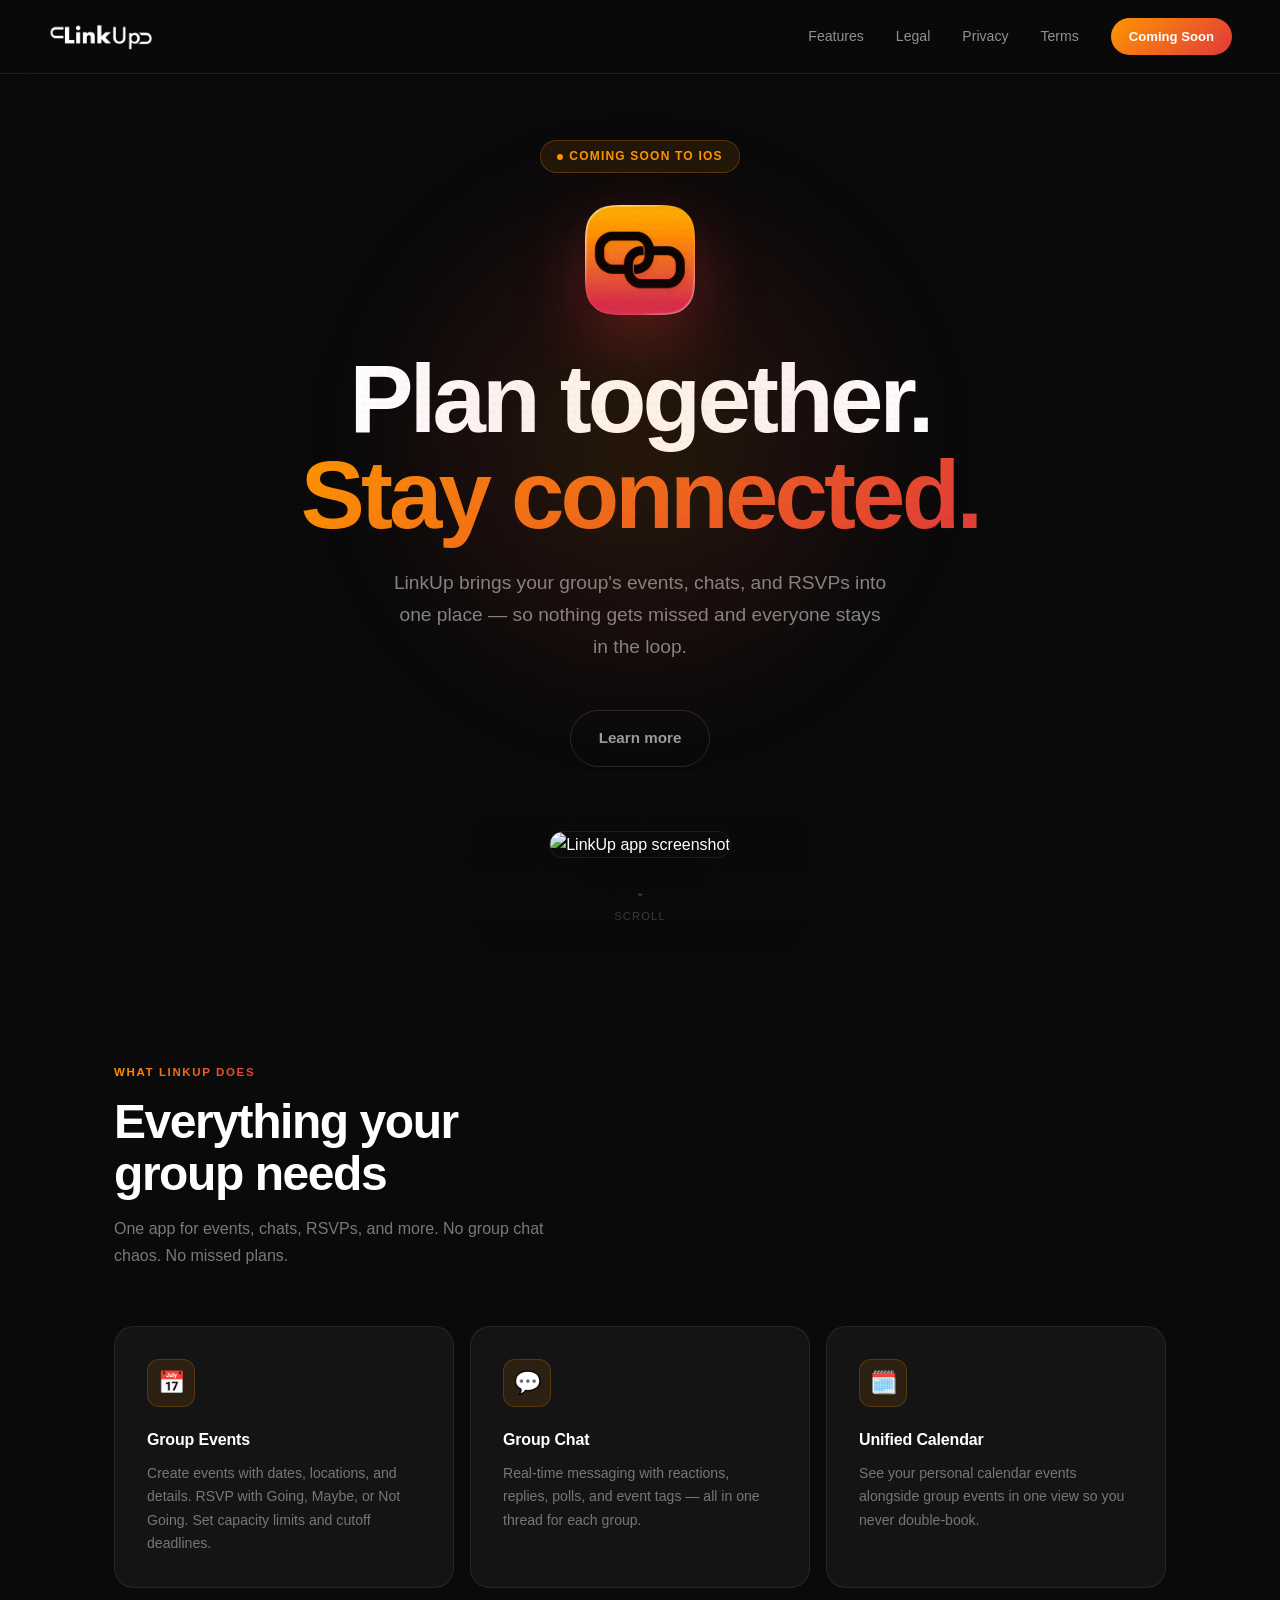
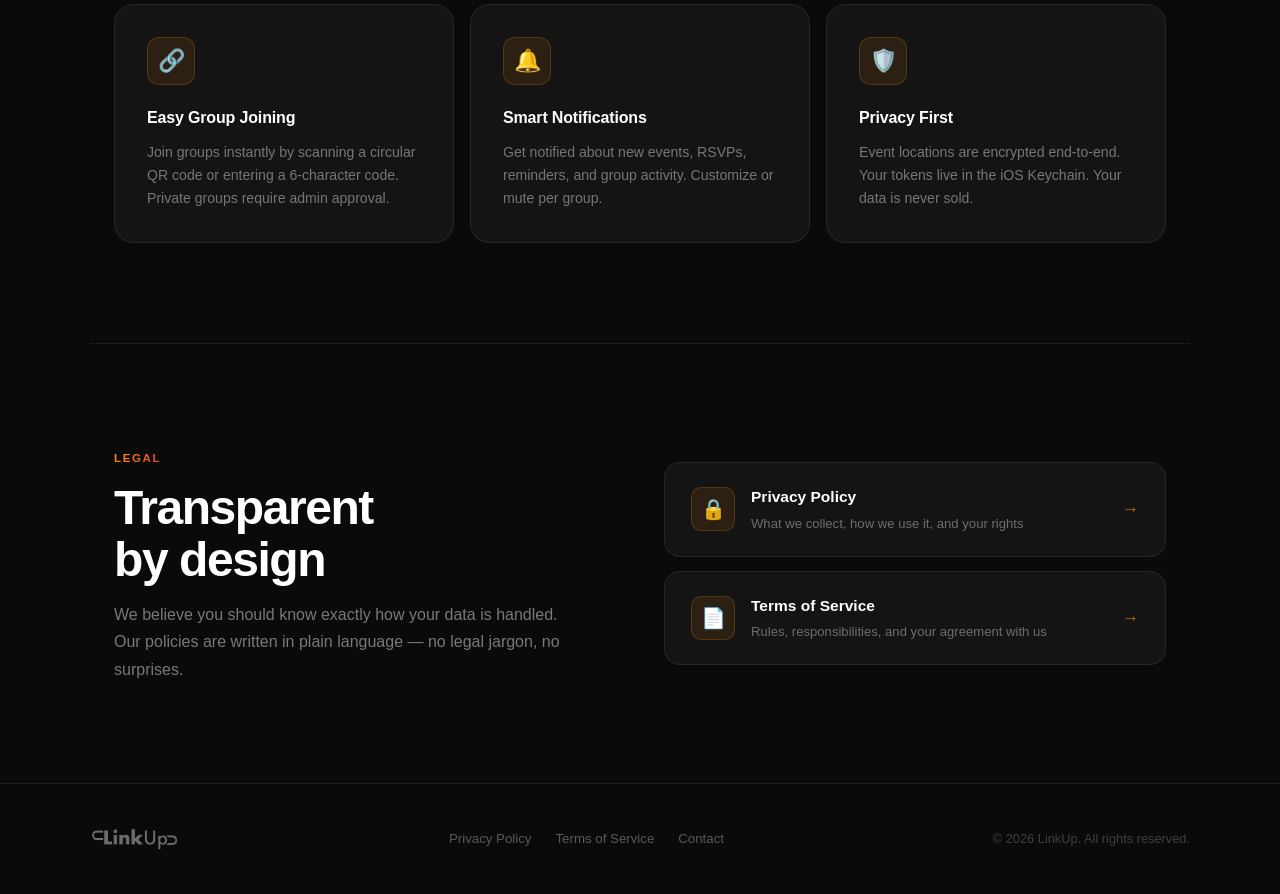
==== commit 255bc8f3: "Remove Notify Me button, update app icon" ====
--- a/index.html
+++ b/index.html
@@ -489,10 +489,6 @@
   <h1>Plan together.<br><span class="grad">Stay connected.</span></h1>
   <p class="hero-sub">LinkUp brings your group's events, chats, and RSVPs into one place — so nothing gets missed and everyone stays in the loop.</p>
   <div class="hero-ctas">
-    <a class="btn-primary" href="#">
-      <svg viewBox="0 0 24 24" fill="currentColor"><path d="M18.71 19.5c-.83 1.24-1.71 2.45-3.05 2.47-1.34.03-1.77-.79-3.29-.79-1.53 0-2 .77-3.27.82-1.31.05-2.3-1.32-3.14-2.53C4.25 17 2.94 12.45 4.7 9.39c.87-1.52 2.43-2.48 4.12-2.51 1.28-.02 2.5.87 3.29.87.78 0 2.26-1.07 3.8-.91.65.03 2.47.26 3.64 1.98-.09.06-2.17 1.28-2.15 3.81.03 3.02 2.65 4.03 2.68 4.04-.03.07-.42 1.44-1.38 2.83M13 3.5c.73-.83 1.94-1.46 2.94-1.5.13 1.17-.34 2.35-1.04 3.19-.69.85-1.83 1.51-2.95 1.42-.15-1.15.41-2.35 1.05-3.11z"/></svg>
-      Notify Me on Launch
-    </a>
     <a class="btn-ghost" href="#features">Learn more</a>
   </div>
 
